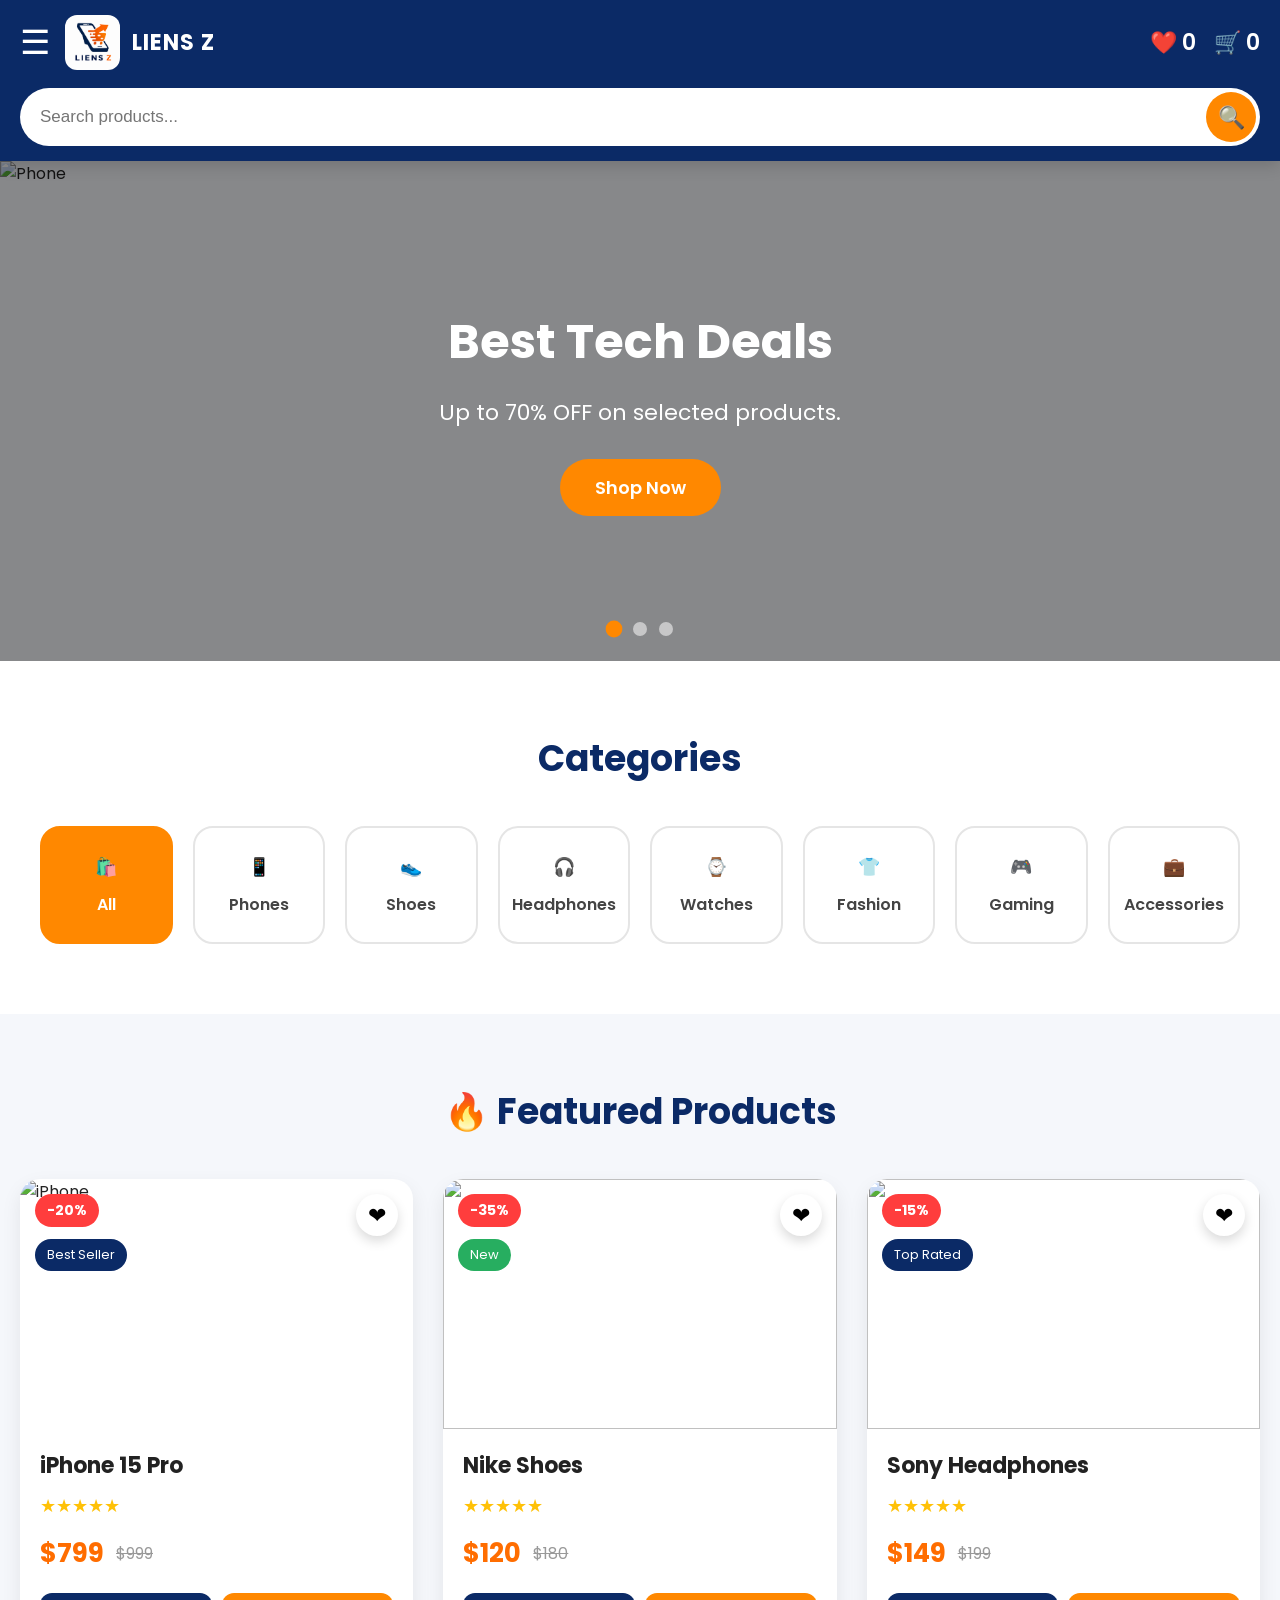
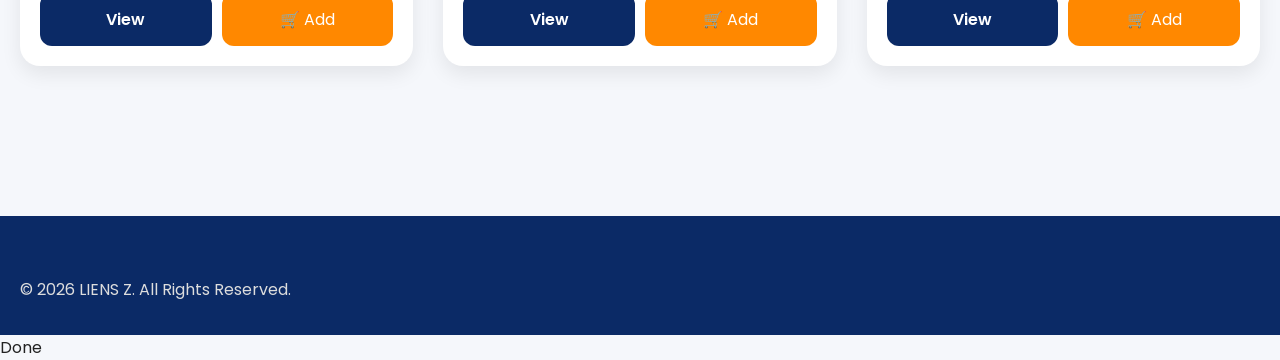
==== index.html @ 1ffbeadc "Update index.html" ====
<!DOCTYPE html>
<html lang="en">

<head>

<meta charset="UTF-8">

<meta name="viewport" content="width=device-width, initial-scale=1.0">

<title>LIENS Z | Smart Shopping</title>

<link rel="stylesheet" href="style.css">

<link rel="preconnect" href="https://fonts.googleapis.com">
<link rel="preconnect" href="https://fonts.gstatic.com" crossorigin>

<link href="https://fonts.googleapis.com/css2?family=Poppins:wght@300;400;500;600;700&display=swap" rel="stylesheet">

</head>

<body>

<!-- ================= HEADER ================= -->

<header class="header">

    <div class="top-bar">

        <button id="menu-btn" class="menu-btn">☰</button>

        <div class="logo">
            <img src="logo.png" alt="LIENS Z">
            <span>LIENS Z</span>
        </div>

        <div class="header-icons">

            <span id="favorite-count">❤️ <span>0</span></span>

            <a href="cart.html" id="cart-count">🛒 <span>0</span></a>

        </div>

    </div>

    <div class="search-box">

        <input
        id="search"
        type="text"
        placeholder="Search products...">

        <button>🔍</button>

    </div>

</header>

<div id="side-menu" class="side-menu">

    <a href="#home">🏠 Home</a>

    <a href="#products">📦 Products</a>

    <a href="#categories">📂 Categories</a>

    <a href="#deals">🔥 Deals</a>

    <a href="favorites.html">❤️ Favorites</a>

    <a href="cart.html">🛒 Cart</a>

    <a href="#about">ℹ About</a>

    <a href="#contact">📞 Contact</a>

</div>


<!-- ================= HERO ================= -->

<section class="hero" id="home">

<div class="slider">

<div class="slide active">

<img src="https://images.unsplash.com/photo-1511707171634-5f897ff02aa9?w=1600" alt="Phone">

<div class="overlay"></div>

<div class="slide-content">

<h1>Best Tech Deals</h1>

<p>Up to 70% OFF on selected products.</p>

<a href="#products" class="btn">
Shop Now
</a>

</div>

</div>

<div class="slide">

<img src="https://images.unsplash.com/photo-1542291026-7eec264c27ff?w=1600" alt="Shoes">

<div class="overlay"></div>

<div class="slide-content">

<h1>New Collection</h1>

<p>Premium shoes at amazing prices.</p>

<a href="#products" class="btn">
Discover
</a>

</div>

</div>

<div class="slide">

<img src="https://images.unsplash.com/photo-1505740420928-5e560c06d30e?w=1600" alt="Headphones">

<div class="overlay"></div>

<div class="slide-content">

<h1>Professional Audio</h1>

<p>Crystal clear sound for everyone.</p>

<a href="#products" class="btn">
Buy Now
</a>

</div>

</div>

</div>

<div class="slider-dots">

<span class="dot active"></span>

<span class="dot"></span>

<span class="dot"></span>

</div>

</section>
<!-- ================= CATEGORIES ================= -->

<section class="categories" id="categories">

<h2 class="section-title">
Categories
</h2>

<div class="categories-grid">

<button class="category-btn active" data-category="all">
🛍️
<span>All</span>
</button>

<button class="category-btn" data-category="phones">
📱
<span>Phones</span>
</button>

<button class="category-btn" data-category="shoes">
👟
<span>Shoes</span>
</button>

<button class="category-btn" data-category="headphones">
🎧
<span>Headphones</span>
</button>

<button class="category-btn" data-category="watches">
⌚
<span>Watches</span>
</button>

<button class="category-btn" data-category="fashion">
👕
<span>Fashion</span>
</button>

<button class="category-btn" data-category="gaming">
🎮
<span>Gaming</span>
</button>

<button class="category-btn" data-category="accessories">
💼
<span>Accessories</span>
</button>

</div>

  </section>
<!-- ================= PRODUCTS ================= -->

<section class="products" id="products">

<h2 class="section-title">
🔥 Featured Products
</h2>

<div class="products-grid">

<!-- Product 1 -->

<div class="card"
data-name="iphone apple phone ios"
data-category="phones">

<button class="favorite">
❤
</button>

<span class="discount">
-20%
</span>

<span class="badge">
Best Seller
</span>

<img src="https://images.unsplash.com/photo-1511707171634-5f897ff02aa9?w=600" alt="iPhone">

<div class="card-info">

<h3>iPhone 15 Pro</h3>

<div class="stars">
★★★★★
</div>

<p class="price">

<span class="new-price">
$799
</span>

<span class="old-price">
$999
</span>

</p>

<div class="card-buttons">

<a
href="product.html?id=iphone15"
class="details-btn"
data-name="iPhone 15 Pro"
data-price="799"
data-image="https://images.unsplash.com/photo-1511707171634-5f897ff02aa9?w=600">

View

</a>

<button
class="buy-btn"
data-name="iPhone 15 Pro"
data-price="799"
data-image="https://images.unsplash.com/photo-1511707171634-5f897ff02aa9?w=600">

🛒 Add

</button>

</div>

</div>

</div>

<!-- Product 2 -->

<div class="card"
data-name="nike shoes"
data-category="shoes">

<button class="favorite">
❤
</button>

<span class="discount">
-35%
</span>

<span class="badge new">
New
</span>

<img src="https://images.unsplash.com/photo-1542291026-7eec264c27ff?w=600">

<div class="card-info">

<h3>Nike Shoes</h3>

<div class="stars">
★★★★★
</div>

<p class="price">

<span class="new-price">
$120
</span>

<span class="old-price">
$180
</span>

</p>

<div class="card-buttons">

<a
href="product.html?id=nike"
class="details-btn"
data-name="Nike Shoes"
data-price="120"
data-image="https://images.unsplash.com/photo-1542291026-7eec264c27ff?w=600">

View

</a>
<button
class="buy-btn"
data-name="Nike Shoes"
data-price="120"
data-image="https://images.unsplash.com/photo-1542291026-7eec264c27ff?w=600">

🛒 Add

</button>

</div>

</div>

</div>

<!-- Product 3 -->

<div class="card"
data-name="sony headphones"
data-category="headphones">

<button class="favorite">
❤
</button>

<span class="discount">
-15%
</span>

<span class="badge">
Top Rated
</span>

<img src="https://images.unsplash.com/photo-1505740420928-5e560c06d30e?w=600">

<div class="card-info">

<h3>Sony Headphones</h3>

<div class="stars">
★★★★★
</div>

<p class="price">

<span class="new-price">
$149
</span>

<span class="old-price">
$199
</span>

</p>

<div class="card-buttons">

<a
href="product.html?id=sony"
class="details-btn"
data-name="Sony Headphones"
data-price="149"
data-image="https://images.unsplash.com/photo-1505740420928-5e560c06d30e?w=600">

View

</a>

<button
class="buy-btn"
data-name="Sony Headphones"
data-price="149"
data-image="https://images.unsplash.com/photo-1505740420928-5e560c06d30e?w=600">

🛒 Add

</button>

</div>

</div>

</div>

</div>

</section>
<!-- ================= FOOTER ================= -->

<footer class="footer">

    <p>© 2026 LIENS Z. All Rights Reserved.</p>

</footer>

<!-- ================= SCRIPT ================= -->
<!-- ================= TOAST ================= -->

<div id="toast" class="toast">

<span id="toast-message">

Done

</span>

</div>
<script src="script.js"></script>

</body>

</html>
---- style.css ----
/* =====================================
   LIENS Z
   STYLE.CSS
   PART 1
=====================================*/

/* ========= RESET ========= */

*{
margin:0;
padding:0;
box-sizing:border-box;
}

html{
scroll-behavior:smooth;
}

body{

font-family:'Poppins',sans-serif;

background:#f5f7fb;

color:#222;

overflow-x:hidden;

}

img{

max-width:100%;

display:block;

}

a{

text-decoration:none;

color:inherit;

}

button{

font-family:inherit;

cursor:pointer;

border:none;

}

section{

padding:70px 20px;

}

.container{

width:100%;

max-width:1300px;

margin:auto;

}

/* ========= HEADER ========= */

.header{

position:sticky;

top:0;

left:0;

width:100%;

background:#0b2a66;

z-index:999;

padding:15px 20px;

box-shadow:0 5px 15px rgba(0,0,0,.15);

}

.top-bar{

display:flex;

align-items:center;

justify-content:space-between;

gap:15px;

}

/* ========= MENU ========= */

.menu-btn{

background:none;

color:#fff;

font-size:34px;

transition:.3s;

}

.menu-btn:hover{

transform:rotate(90deg);

}

/* ========= LOGO ========= */

.logo{

display:flex;

align-items:center;

gap:12px;

flex:1;

}

.logo img{

width:55px;

height:55px;

border-radius:12px;

object-fit:cover;

}

.logo span{

font-size:22px;

font-weight:700;

color:#fff;

letter-spacing:1px;

}

/* ========= ICONS ========= */

.header-icons{

display:flex;

align-items:center;

gap:18px;

}

.header-icons span{

font-size:22px;

color:#fff;

font-weight:600;

}

.header-icons a{

font-size:22px;

color:#fff;

font-weight:600;

transition:.3s;

}

.header-icons a:hover{

color:#ff9800;

}

/* ========= SEARCH ========= */

.search-box{

margin-top:18px;

position:relative;

}

.search-box input{

width:100%;

height:58px;

border:none;

outline:none;

border-radius:35px;

padding:0 70px 0 20px;

font-size:17px;

background:#fff;

}

.search-box button{

position:absolute;

top:4px;

right:4px;

width:50px;

height:50px;

border-radius:50%;

background:#ff8800;

color:#fff;

font-size:22px;

display:flex;

align-items:center;

justify-content:center;

transition:.3s;

}

.search-box button:hover{

background:#ff6d00;

transform:scale(1.05);

}

/* ========= SIDE MENU ========= */

.side-menu{

position:fixed;

top:0;

left:-280px;

width:260px;

height:100vh;

background:#0b2a66;

padding-top:90px;

transition:.35s;

z-index:998;

overflow-y:auto;

}

.side-menu.active{

left:0;

}

.side-menu a{

display:block;

padding:18px 25px;

color:#fff;

font-size:18px;

border-bottom:1px solid rgba(255,255,255,.08);

transition:.3s;

}

.side-menu a:hover{

background:#ff8800;

padding-left:35px;

}
/* =====================================
   HERO
=====================================*/

.hero{

padding:0;

position:relative;

overflow:hidden;

}

.slider{

position:relative;

width:100%;

height:500px;

overflow:hidden;

}

.slide{

position:absolute;

top:0;

left:0;

width:100%;

height:100%;

opacity:0;

transition:opacity .8s ease;

}

.slide.active{

opacity:1;

z-index:2;

}

.slide img{

width:100%;

height:100%;

object-fit:cover;

}

.overlay{

position:absolute;

top:0;

left:0;

width:100%;

height:100%;

background:rgba(0,0,0,.45);

}

.slide-content{

position:absolute;

top:50%;

left:50%;

transform:translate(-50%,-50%);

text-align:center;

color:#fff;

width:90%;

max-width:700px;

z-index:5;

}

.slide-content h1{

font-size:48px;

margin-bottom:18px;

font-weight:700;

}

.slide-content p{

font-size:22px;

margin-bottom:30px;

}

.btn{

display:inline-block;

background:#ff8800;

color:#fff;

padding:15px 35px;

border-radius:35px;

font-size:18px;

font-weight:600;

transition:.3s;

}

.btn:hover{

background:#ff6a00;

transform:translateY(-3px);

}

.slider-dots{

position:absolute;

bottom:25px;

left:50%;

transform:translateX(-50%);

display:flex;

gap:12px;

z-index:10;

}

.dot{

width:14px;

height:14px;

border-radius:50%;

background:#ffffff88;

cursor:pointer;

transition:.3s;

}

.dot.active{

background:#ff8800;

transform:scale(1.2);

}
/* =====================================
   CATEGORIES
=====================================*/

.categories{

background:#fff;

}

.section-title{

text-align:center;

font-size:36px;

font-weight:700;

margin-bottom:40px;

color:#0b2a66;

}

.categories-grid{

display:grid;

grid-template-columns:repeat(auto-fit,minmax(120px,1fr));

gap:20px;

max-width:1200px;

margin:auto;

}

.category-btn{

background:#fff;

border:2px solid #e5e5e5;

border-radius:20px;

padding:25px 10px;

display:flex;

flex-direction:column;

align-items:center;

justify-content:center;

gap:12px;

transition:.35s;

font-size:18px;

font-weight:600;

}

.category-btn span{

font-size:16px;

color:#444;

}

.category-btn:hover{

transform:translateY(-8px);

border-color:#ff8800;

box-shadow:0 12px 25px rgba(0,0,0,.12);

}

.category-btn.active{

background:#ff8800;

border-color:#ff8800;

color:#fff;

}

.category-btn.active span{

color:#fff;

}
/* =====================================
   PRODUCTS
=====================================*/

.products{

background:#f5f7fb;

}

.products-grid{

display:grid;

grid-template-columns:repeat(auto-fit,minmax(280px,1fr));

gap:30px;

max-width:1300px;

margin:auto;

}

.card{

background:#fff;

border-radius:20px;

overflow:hidden;

position:relative;

transition:.35s;

box-shadow:0 8px 20px rgba(0,0,0,.08);

}

.card:hover{

transform:translateY(-10px);

box-shadow:0 18px 40px rgba(0,0,0,.18);

}

.card img{

width:100%;

height:250px;

object-fit:cover;

}

.favorite{

position:absolute;

top:15px;

right:15px;

width:42px;

height:42px;

border-radius:50%;

background:#fff;

font-size:22px;

box-shadow:0 5px 12px rgba(0,0,0,.15);

z-index:5;

}

.favorite.active{

color:red;

}

.discount{

position:absolute;

top:15px;

left:15px;

background:#ff3d3d;

color:#fff;

padding:6px 12px;

border-radius:30px;

font-size:14px;

font-weight:700;

}

.badge{

position:absolute;

top:60px;

left:15px;

background:#0b2a66;

color:#fff;

padding:6px 12px;

border-radius:20px;

font-size:13px;

}

.badge.new{

background:#27ae60;

}

.card-info{

padding:20px;

}

.card-info h3{

font-size:22px;

margin-bottom:10px;

}

.stars{

color:#ffc107;

font-size:18px;

margin-bottom:15px;

}

.price{

display:flex;

align-items:center;

gap:12px;

margin-bottom:20px;

}

.new-price{

font-size:26px;

font-weight:700;

color:#ff6d00;

}

.old-price{

text-decoration:line-through;

color:#999;

}

.card-buttons{

display:flex;

gap:10px;

}

.details-btn{

flex:1;

padding:14px;

text-align:center;

background:#0b2a66;

color:#fff;

border-radius:12px;

font-weight:600;

transition:.3s;

}

.buy-btn{

flex:1;

padding:14px;

background:#ff8800;

color:#fff;

border-radius:12px;

font-size:16px;

transition:.3s;

}

.details-btn:hover{

background:#1546a0;

}

.buy-btn:hover{

background:#ff6d00;

}
/* =====================================
   FOOTER
=====================================*/

.footer{

background:#0b2a66;

color:#fff;

padding:60px 20px 30px;

margin-top:80px;

}

.footer-container{

max-width:1300px;

margin:auto;

display:grid;

grid-template-columns:repeat(auto-fit,minmax(250px,1fr));

gap:40px;

}

.footer h3{

margin-bottom:18px;

font-size:22px;

}

.footer p{

line-height:1.8;

color:#ddd;

}

.footer a{

display:block;

margin:10px 0;

color:#ddd;

transition:.3s;

}

.footer a:hover{

color:#ff8800;

padding-left:8px;

}

.footer-bottom{

margin-top:40px;

padding-top:20px;

border-top:1px solid rgba(255,255,255,.15);

text-align:center;

font-size:15px;

color:#ddd;

}

/* =====================================
   ANIMATIONS
=====================================*/

.card,
.category-btn,
.btn,
.buy-btn,
.details-btn{

transition:.35s;

}

img{

transition:.4s;

}

.card:hover img{

transform:scale(1.05);

}

/* =====================================
   RESPONSIVE
=====================================*/

@media(max-width:992px){

.slide-content h1{

font-size:38px;

}

.section-title{

font-size:30px;

}

}

@media(max-width:768px){

.logo span{

font-size:18px;

}

.logo img{

width:48px;

height:48px;

}

.header-icons{

gap:12px;

}

.header-icons span,
.header-icons a{

font-size:18px;

}

.slide-content h1{

font-size:30px;

}

.slide-content p{

font-size:18px;

}

.slider{

height:420px;

}

.products-grid{

grid-template-columns:1fr;

}

.categories-grid{

grid-template-columns:repeat(2,1fr);

}

}

@media(max-width:480px){

.header{

padding:12px;

}

.search-box input{

height:52px;

font-size:16px;

}

.search-box button{

width:44px;

height:44px;

font-size:18px;

top:4px;

right:4px;

}

.slider{

height:350px;

}

.slide-content h1{

font-size:24px;

}

.slide-content p{

font-size:15px;

}

.btn{

padding:12px 25px;

font-size:15px;

}

.section-title{

font-size:26px;

}

}
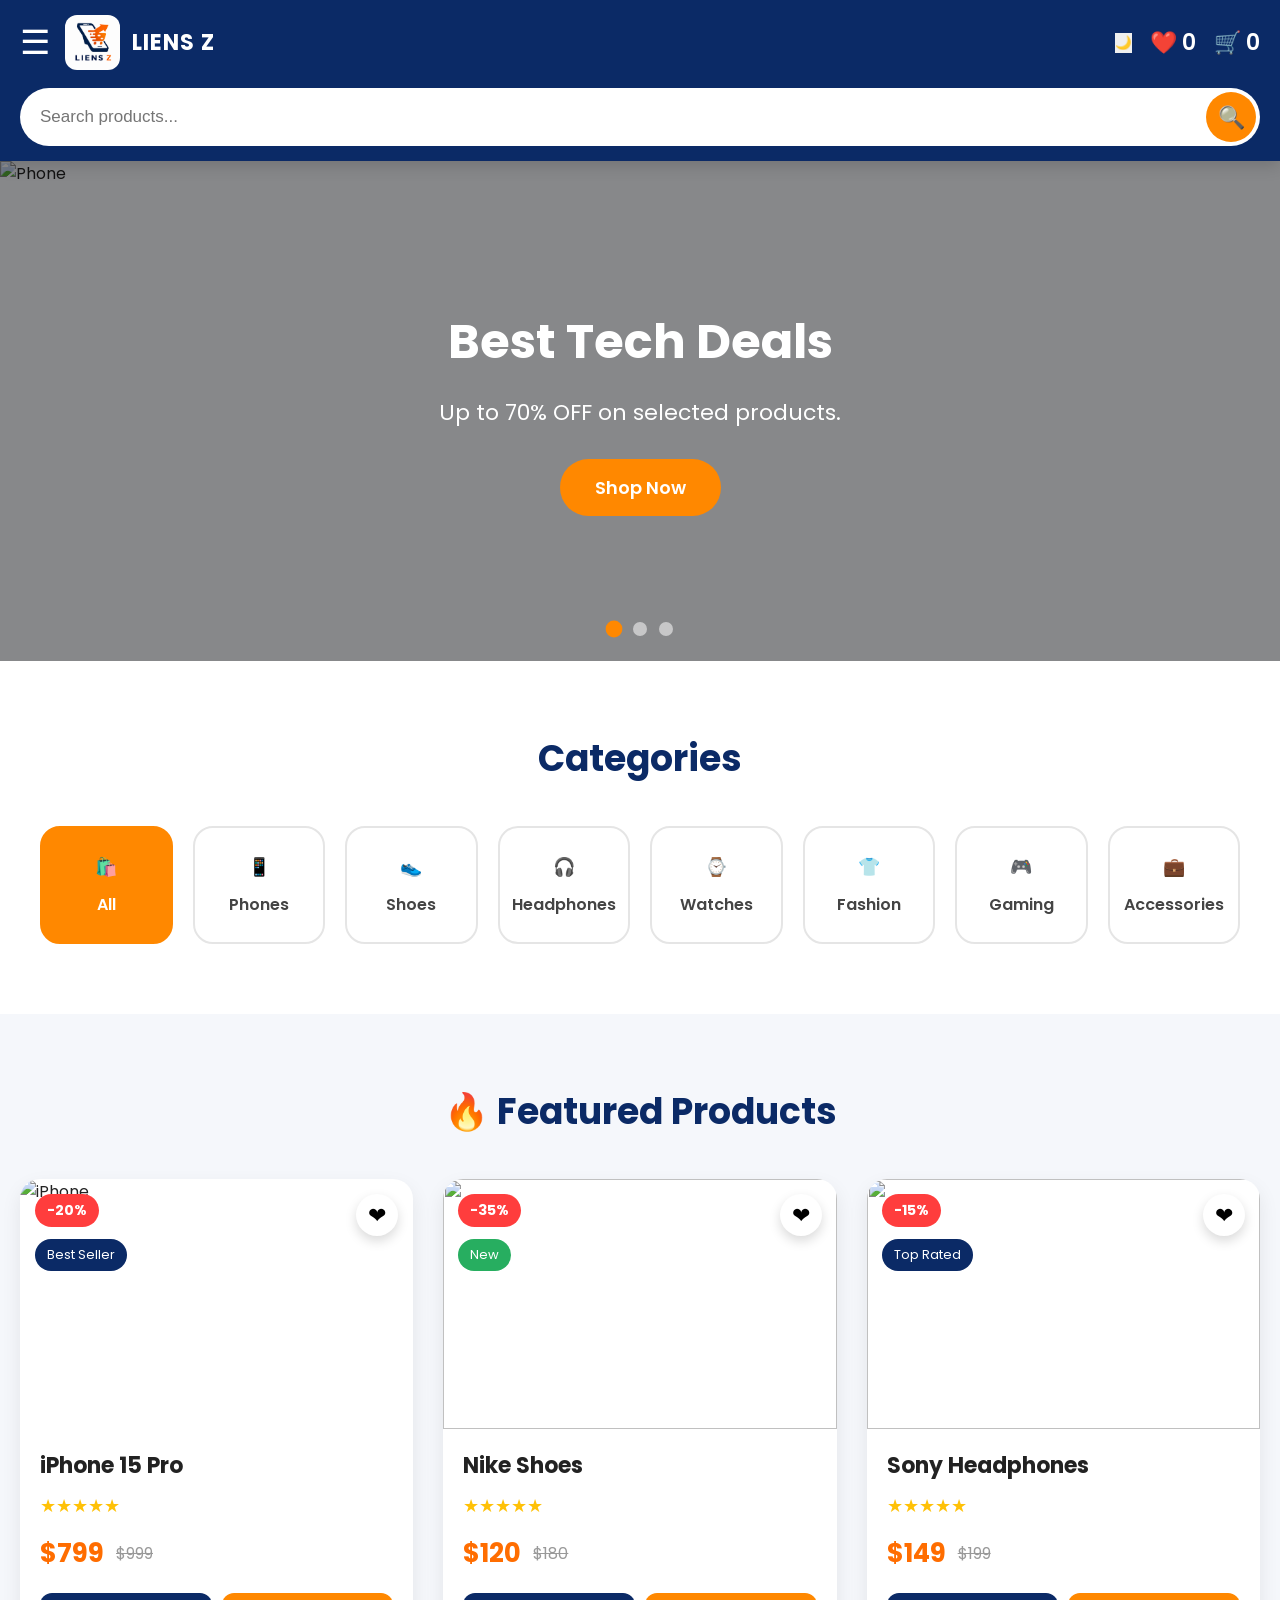
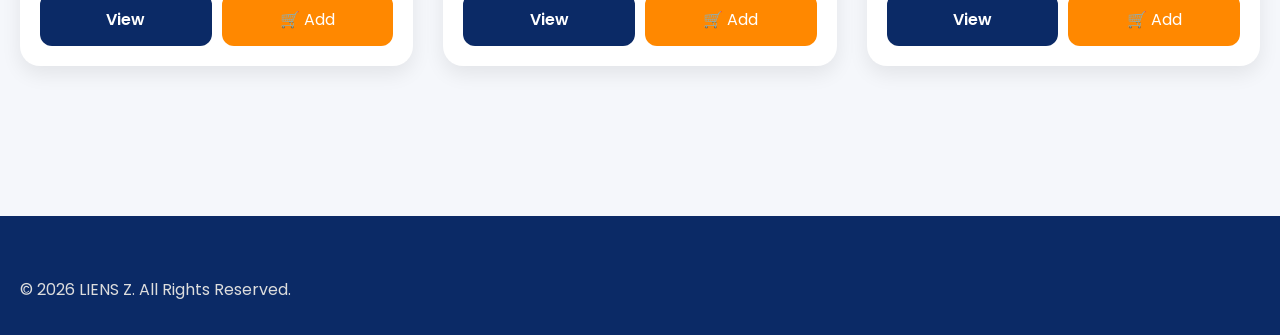
==== commit c1dc7638: "Add theme toggle button to header" ====
--- a/index.html
+++ b/index.html
@@ -34,7 +34,9 @@
         </div>
 
         <div class="header-icons">
-
+<button id="theme-toggle" class="theme-btn">
+🌙
+</button>
             <span id="favorite-count">❤️ <span>0</span></span>
 
             <a href="cart.html" id="cart-count">🛒 <span>0</span></a>
--- a/style.css
+++ b/style.css
@@ -1111,3 +1111,64 @@
 }
 
 }
+/* =====================================
+   TOAST NOTIFICATION
+===================================== */
+
+.toast{
+
+position:fixed;
+
+top:25px;
+
+right:25px;
+
+background:#0b2a66;
+
+color:#fff;
+
+padding:18px 28px;
+
+border-radius:14px;
+
+font-size:18px;
+
+font-weight:600;
+
+box-shadow:0 10px 25px rgba(0,0,0,.25);
+
+transform:translateX(400px);
+
+opacity:0;
+
+transition:.4s;
+
+z-index:99999;
+
+}
+
+.toast.show{
+
+transform:translateX(0);
+
+opacity:1;
+
+}
+
+.toast.success{
+
+background:#28a745;
+
+}
+
+.toast.error{
+
+background:#dc3545;
+
+}
+
+.toast.warning{
+
+background:#ff8800;
+
+}
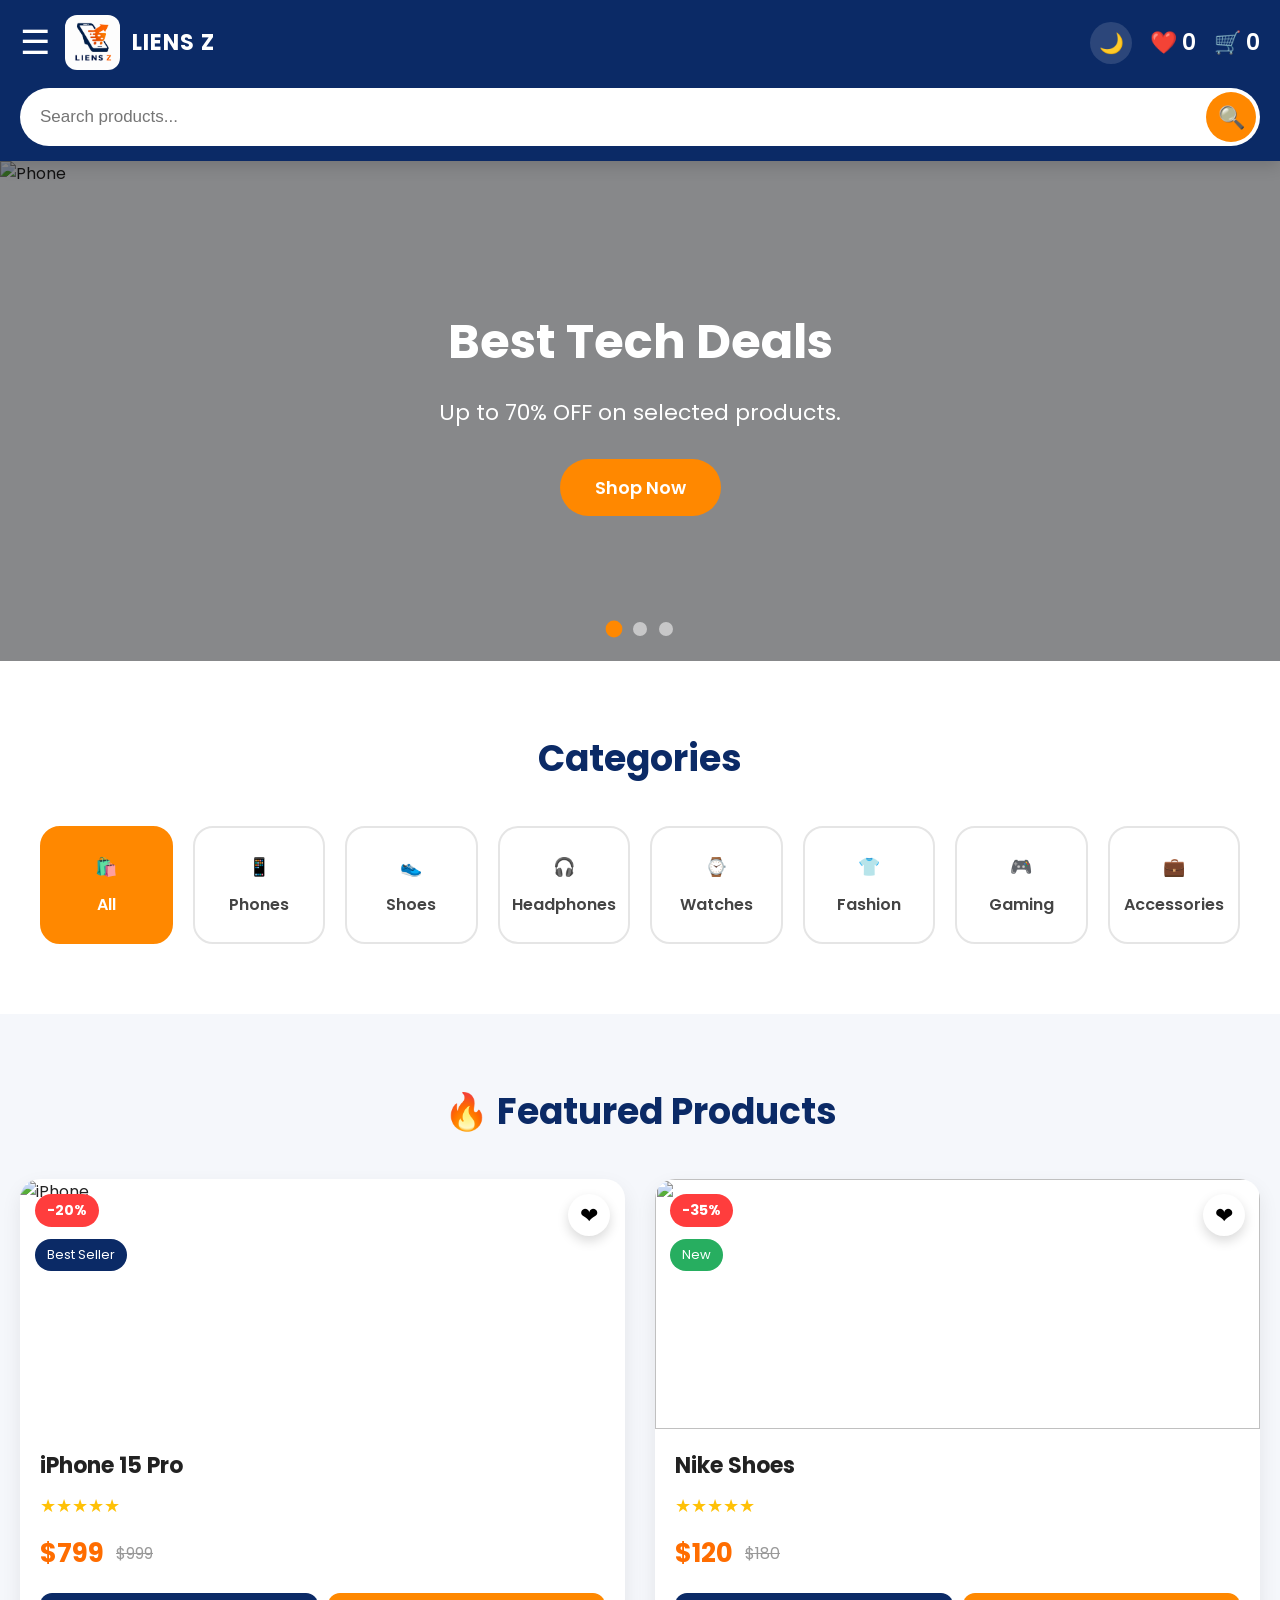
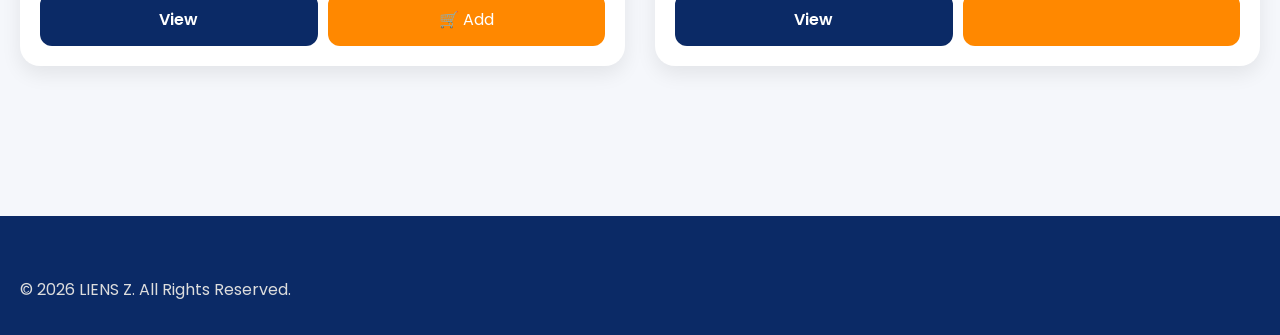
==== commit 0c2c22c1: "Update index.html" ====
--- a/index.html
+++ b/index.html
@@ -345,87 +345,7 @@
 <button
 class="buy-btn"
 data-name="Nike Shoes"
-data-price="120"
-data-image="https://images.unsplash.com/photo-1542291026-7eec264c27ff?w=600">
-
-🛒 Add
-
-</button>
-
-</div>
-
-</div>
-
-</div>
-
-<!-- Product 3 -->
-
-<div class="card"
-data-name="sony headphones"
-data-category="headphones">
-
-<button class="favorite">
-❤
-</button>
-
-<span class="discount">
--15%
-</span>
-
-<span class="badge">
-Top Rated
-</span>
-
-<img src="https://images.unsplash.com/photo-1505740420928-5e560c06d30e?w=600">
-
-<div class="card-info">
-
-<h3>Sony Headphones</h3>
-
-<div class="stars">
-★★★★★
-</div>
-
-<p class="price">
-
-<span class="new-price">
-$149
-</span>
-
-<span class="old-price">
-$199
-</span>
-
-</p>
-
-<div class="card-buttons">
-
-<a
-href="product.html?id=sony"
-class="details-btn"
-data-name="Sony Headphones"
-data-price="149"
-data-image="https://images.unsplash.com/photo-1505740420928-5e560c06d30e?w=600">
-
-View
-
-</a>
-
-<button
-class="buy-btn"
-data-name="Sony Headphones"
-data-price="149"
-data-image="https://images.unsplash.com/photo-1505740420928-5e560c06d30e?w=600">
-
-🛒 Add
-
-</button>
-
-</div>
-
-</div>
-
-</div>
+
 
 </div>
 
--- a/style.css
+++ b/style.css
@@ -1172,3 +1172,96 @@
 background:#ff8800;
 
 }
+/* =====================================
+   DARK MODE
+===================================== */
+
+.theme-btn{
+
+width:42px;
+
+height:42px;
+
+border:none;
+
+border-radius:50%;
+
+background:#ffffff22;
+
+color:#fff;
+
+font-size:20px;
+
+cursor:pointer;
+
+transition:.3s;
+
+}
+
+.theme-btn:hover{
+
+background:#ff8800;
+
+transform:rotate(20deg);
+
+}
+
+body.dark{
+
+background:#111827;
+
+color:#f5f5f5;
+
+}
+
+body.dark .header{
+
+background:#06163d;
+
+}
+
+body.dark .card,
+
+body.dark .customer-form,
+
+body.dark .order-summary,
+
+body.dark .favorite-item,
+
+body.dark .cart-item{
+
+background:#1f2937;
+
+color:#fff;
+
+}
+
+body.dark input,
+
+body.dark select{
+
+background:#2d3748;
+
+color:#fff;
+
+border-color:#444;
+
+}
+
+body.dark .description{
+
+color:#ddd;
+
+}
+
+body.dark .section-title,
+
+body.dark h1,
+
+body.dark h2,
+
+body.dark h3{
+
+color:#fff;
+
+}
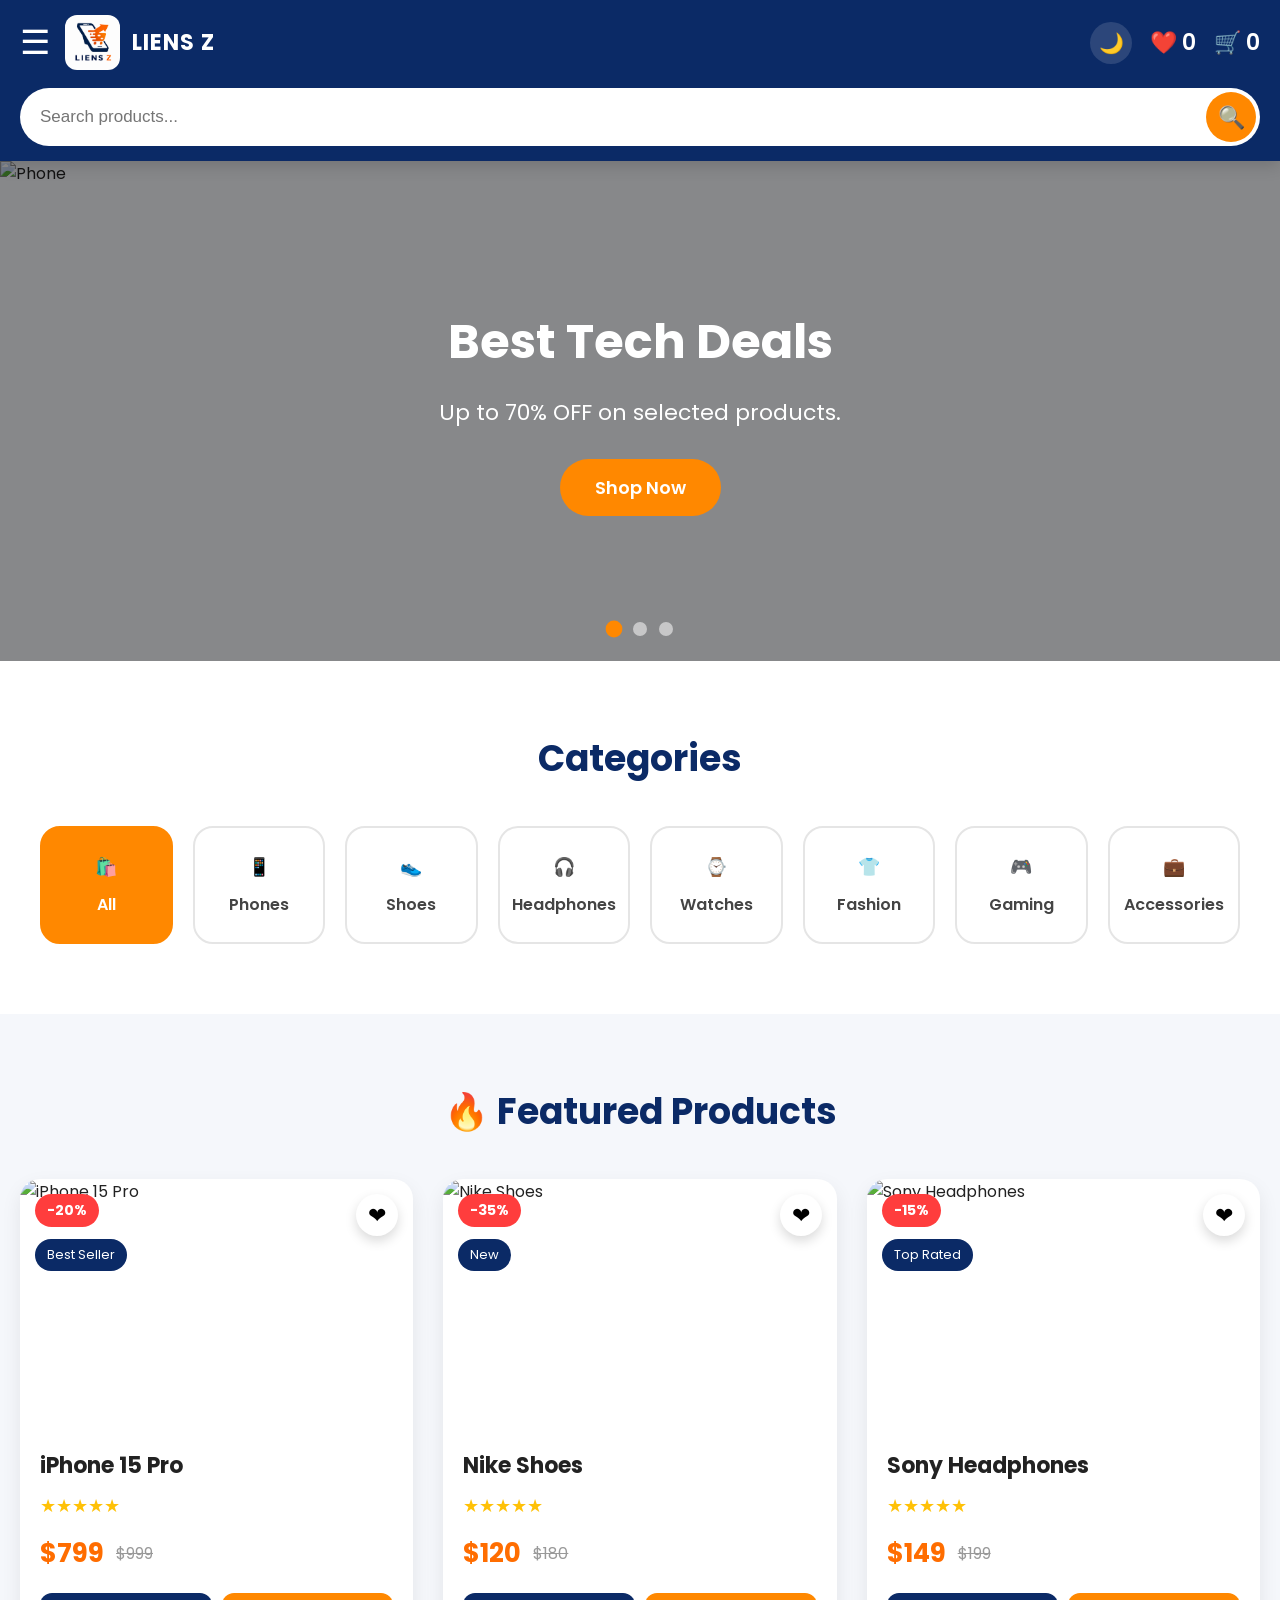
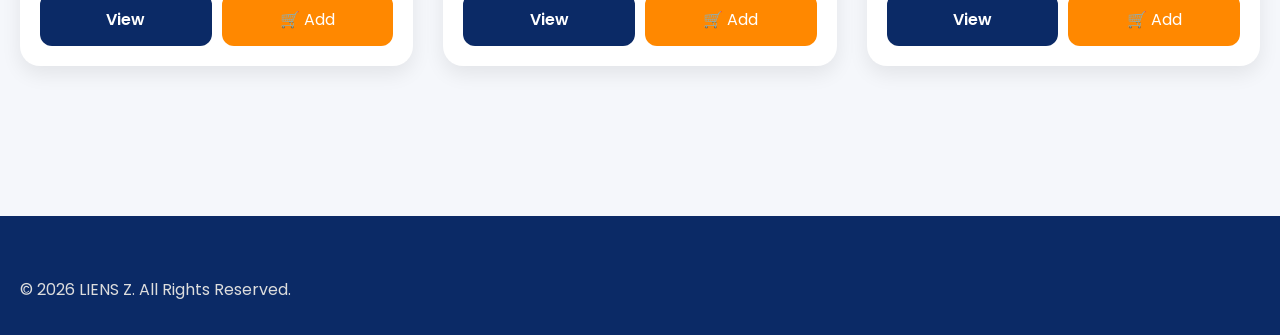
==== commit 652194f5: "Update index.html" ====
--- a/index.html
+++ b/index.html
@@ -219,133 +219,7 @@
 🔥 Featured Products
 </h2>
 
-<div class="products-grid">
-
-<!-- Product 1 -->
-
-<div class="card"
-data-name="iphone apple phone ios"
-data-category="phones">
-
-<button class="favorite">
-❤
-</button>
-
-<span class="discount">
--20%
-</span>
-
-<span class="badge">
-Best Seller
-</span>
-
-<img src="https://images.unsplash.com/photo-1511707171634-5f897ff02aa9?w=600" alt="iPhone">
-
-<div class="card-info">
-
-<h3>iPhone 15 Pro</h3>
-
-<div class="stars">
-★★★★★
-</div>
-
-<p class="price">
-
-<span class="new-price">
-$799
-</span>
-
-<span class="old-price">
-$999
-</span>
-
-</p>
-
-<div class="card-buttons">
-
-<a
-href="product.html?id=iphone15"
-class="details-btn"
-data-name="iPhone 15 Pro"
-data-price="799"
-data-image="https://images.unsplash.com/photo-1511707171634-5f897ff02aa9?w=600">
-
-View
-
-</a>
-
-<button
-class="buy-btn"
-data-name="iPhone 15 Pro"
-data-price="799"
-data-image="https://images.unsplash.com/photo-1511707171634-5f897ff02aa9?w=600">
-
-🛒 Add
-
-</button>
-
-</div>
-
-</div>
-
-</div>
-
-<!-- Product 2 -->
-
-<div class="card"
-data-name="nike shoes"
-data-category="shoes">
-
-<button class="favorite">
-❤
-</button>
-
-<span class="discount">
--35%
-</span>
-
-<span class="badge new">
-New
-</span>
-
-<img src="https://images.unsplash.com/photo-1542291026-7eec264c27ff?w=600">
-
-<div class="card-info">
-
-<h3>Nike Shoes</h3>
-
-<div class="stars">
-★★★★★
-</div>
-
-<p class="price">
-
-<span class="new-price">
-$120
-</span>
-
-<span class="old-price">
-$180
-</span>
-
-</p>
-
-<div class="card-buttons">
-
-<a
-href="product.html?id=nike"
-class="details-btn"
-data-name="Nike Shoes"
-data-price="120"
-data-image="https://images.unsplash.com/photo-1542291026-7eec264c27ff?w=600">
-
-View
-
-</a>
-<button
-class="buy-btn"
-data-name="Nike Shoes"
-
+<div class="products-grid" id="products-grid">
 
 </div>
 
@@ -370,6 +244,7 @@
 </span>
 
 </div>
+<script src="products.js"></script>
 <script src="script.js"></script>
 
 </body>
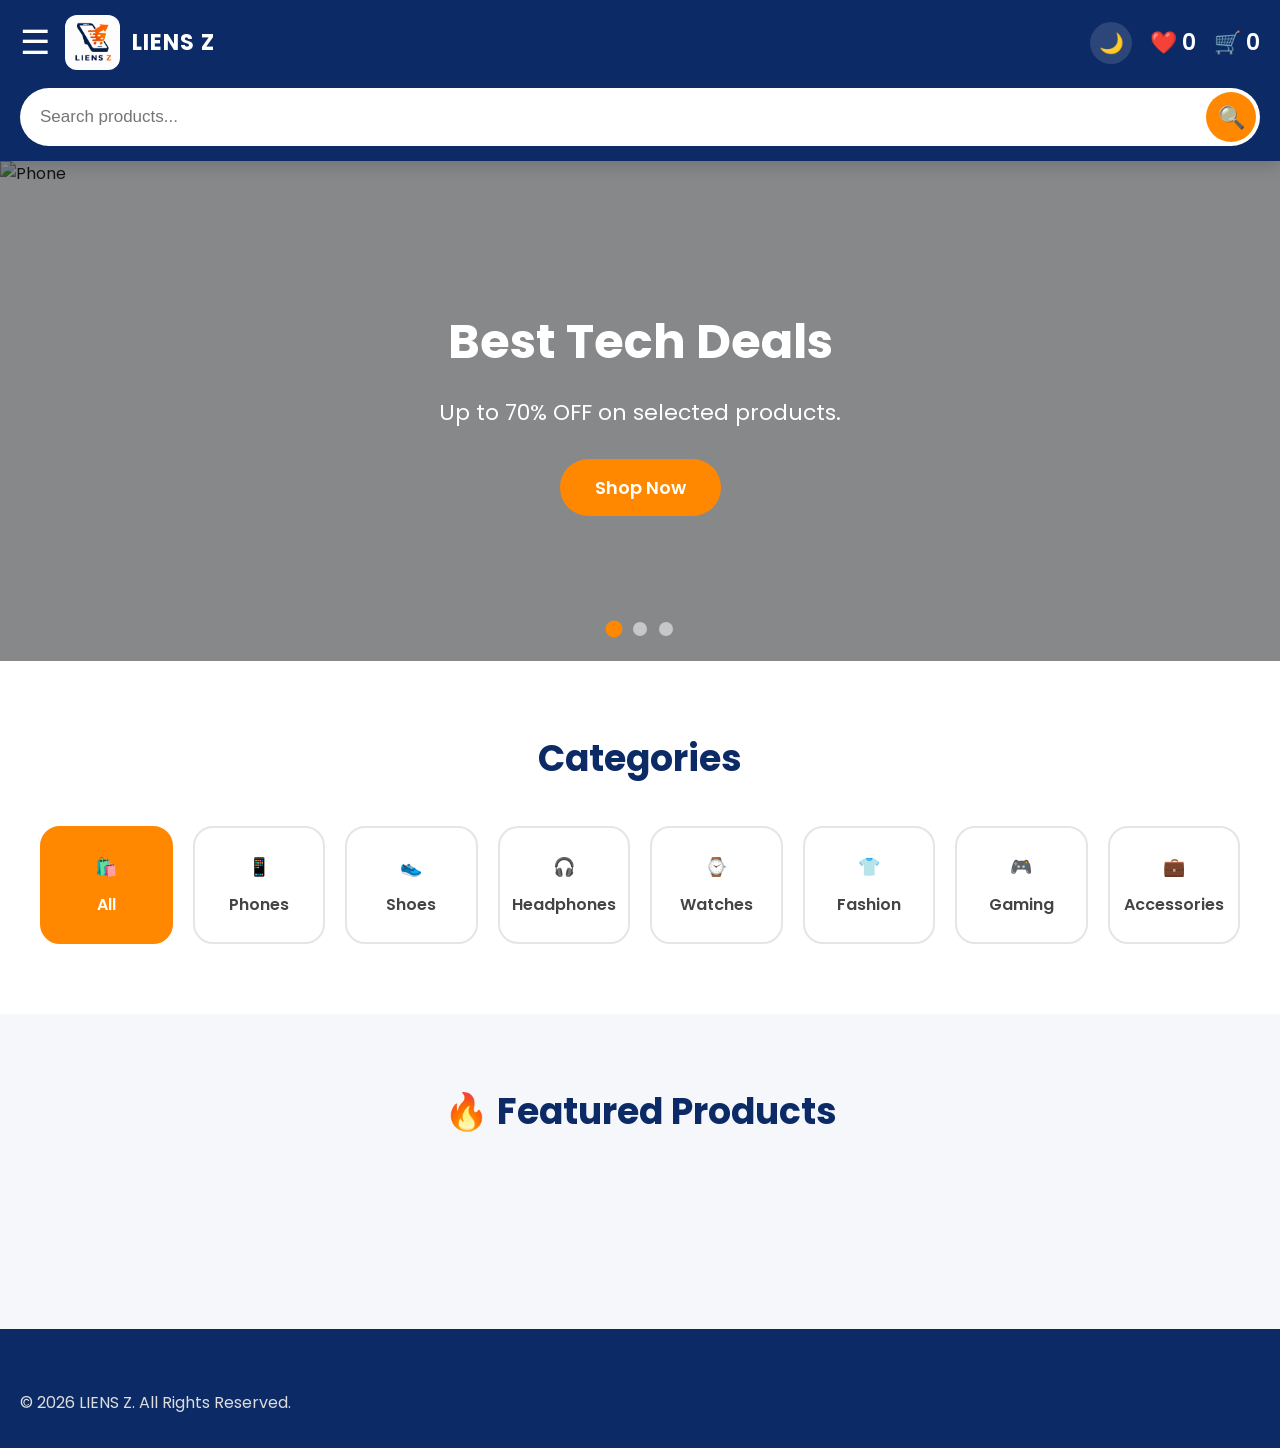
==== commit b17b2988: "Change script tag to module type for products.js" ====
--- a/index.html
+++ b/index.html
@@ -244,7 +244,7 @@
 </span>
 
 </div>
-<script src="products.js"></script>
+<script type="module" src="products.js"></script>
 <script src="script.js"></script>
 
 </body>
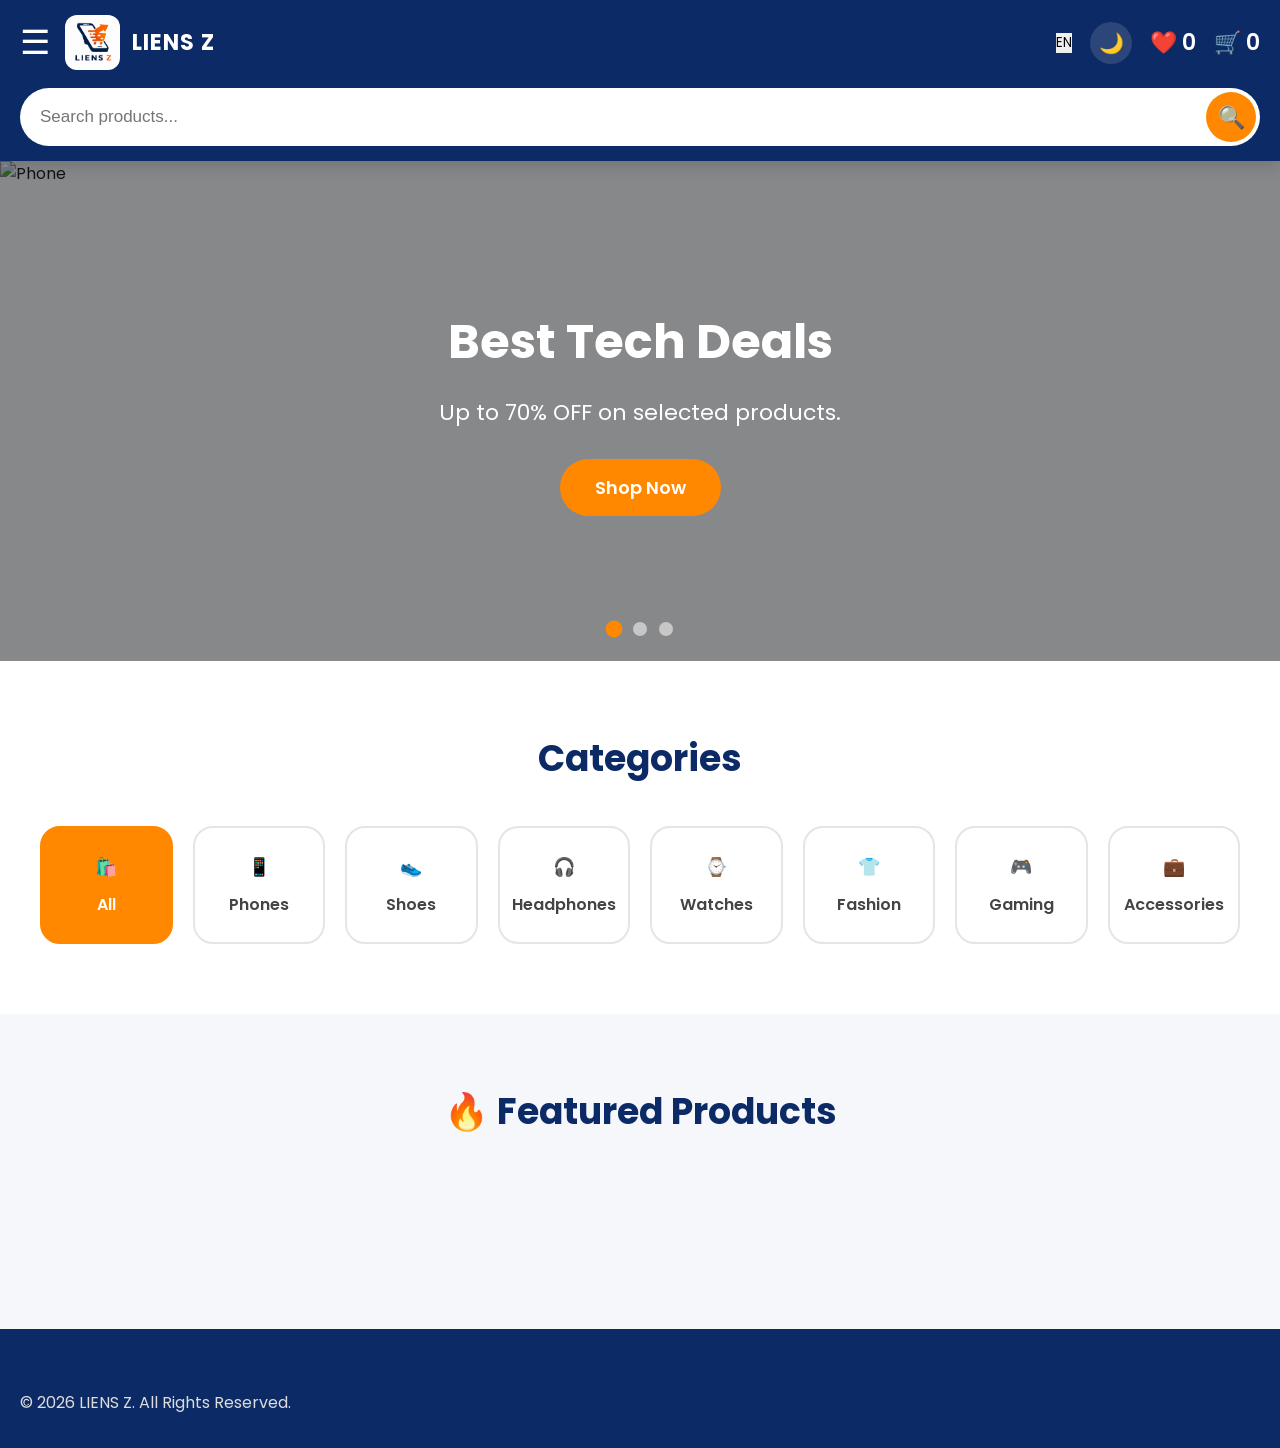
==== commit 9b720e87: "Update index.html" ====
--- a/index.html
+++ b/index.html
@@ -34,14 +34,42 @@
         </div>
 
         <div class="header-icons">
-<button id="theme-toggle" class="theme-btn">
-🌙
-</button>
-            <span id="favorite-count">❤️ <span>0</span></span>
-
-            <a href="cart.html" id="cart-count">🛒 <span>0</span></a>
-
-        </div>
+
+    <!-- 🌐 LANGUAGE -->
+    <button
+        id="language-toggle"
+        class="language-btn"
+        type="button"
+    >
+        EN
+    </button>
+
+
+    <!-- 🌙 DARK MODE -->
+    <button
+        id="theme-toggle"
+        class="theme-btn"
+        type="button"
+    >
+        🌙
+    </button>
+
+
+    <!-- ❤️ FAVORITES -->
+    <span id="favorite-count">
+        ❤️ <span>0</span>
+    </span>
+
+
+    <!-- 🛒 CART -->
+    <a
+        href="cart.html"
+        id="cart-count"
+    >
+        🛒 <span>0</span>
+    </a>
+
+</div>
 
     </div>
 
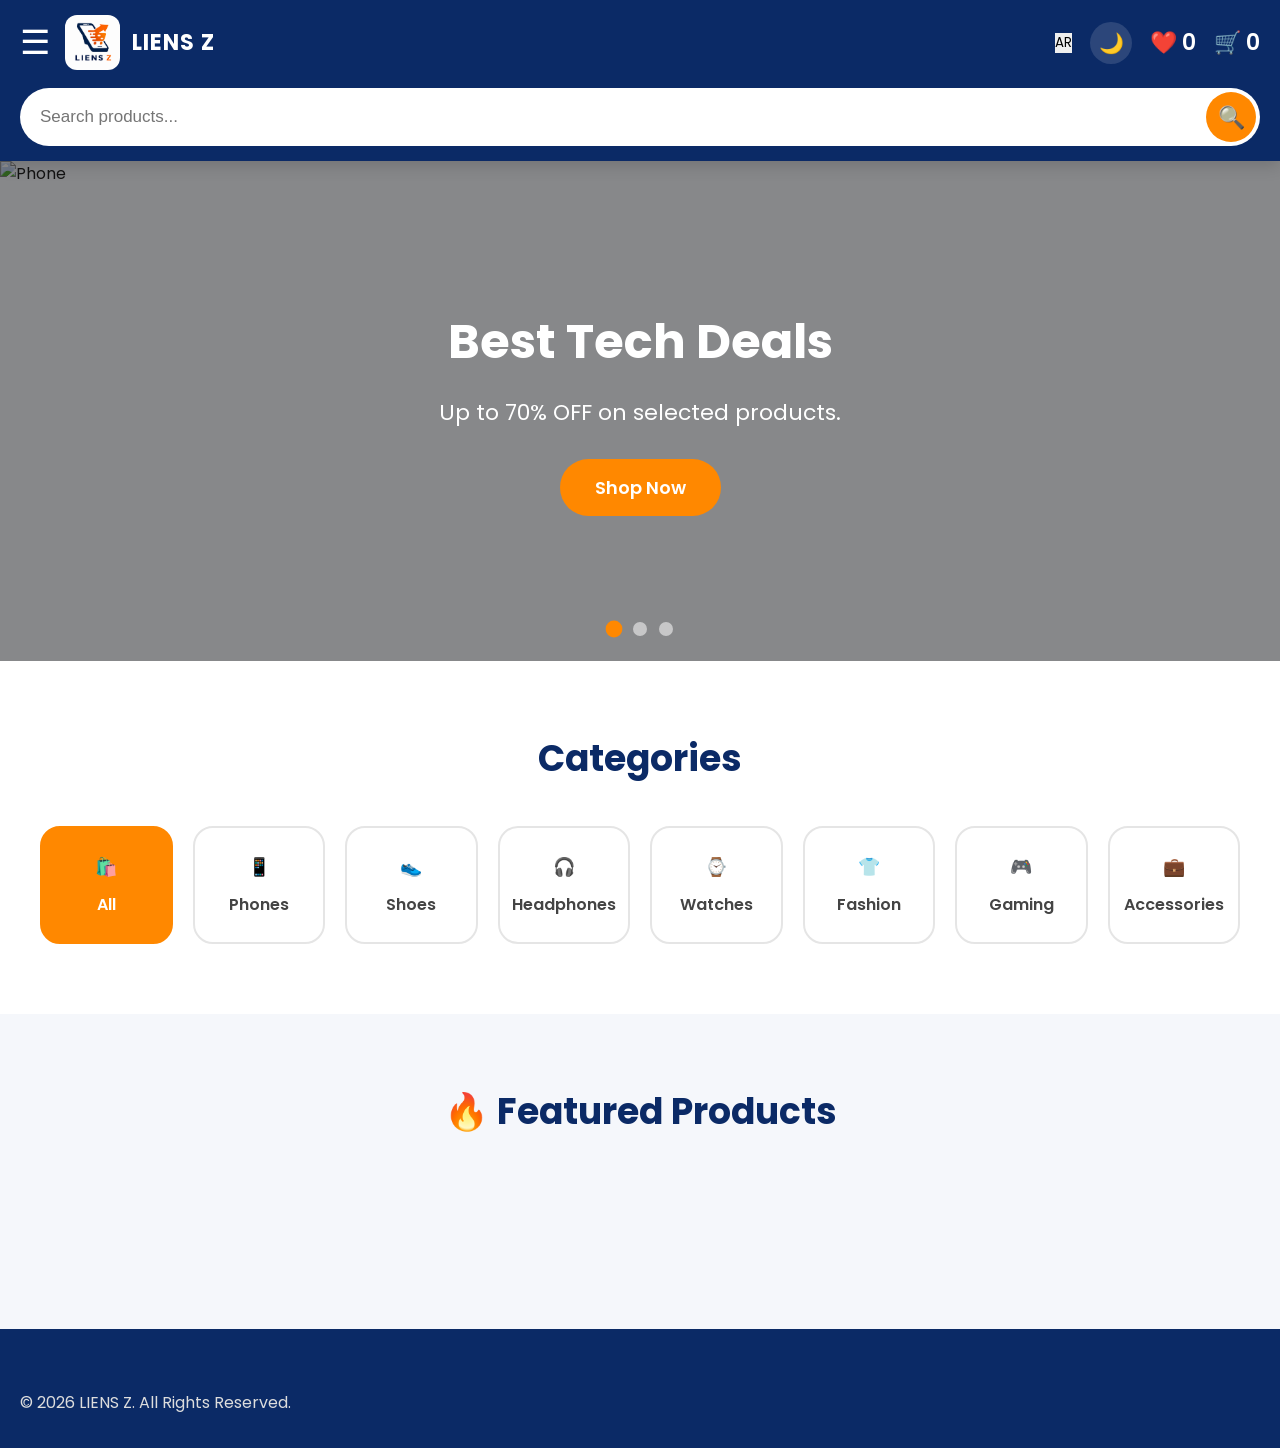
==== commit 3cd450df: "Update index.html" ====
--- a/index.html
+++ b/index.html
@@ -273,7 +273,8 @@
 
 </div>
 <script type="module" src="products.js"></script>
-<script src="script.js"></script>
+<script src="translations.js"></script>
+    <script src="script.js"></script>
 
 </body>
 
